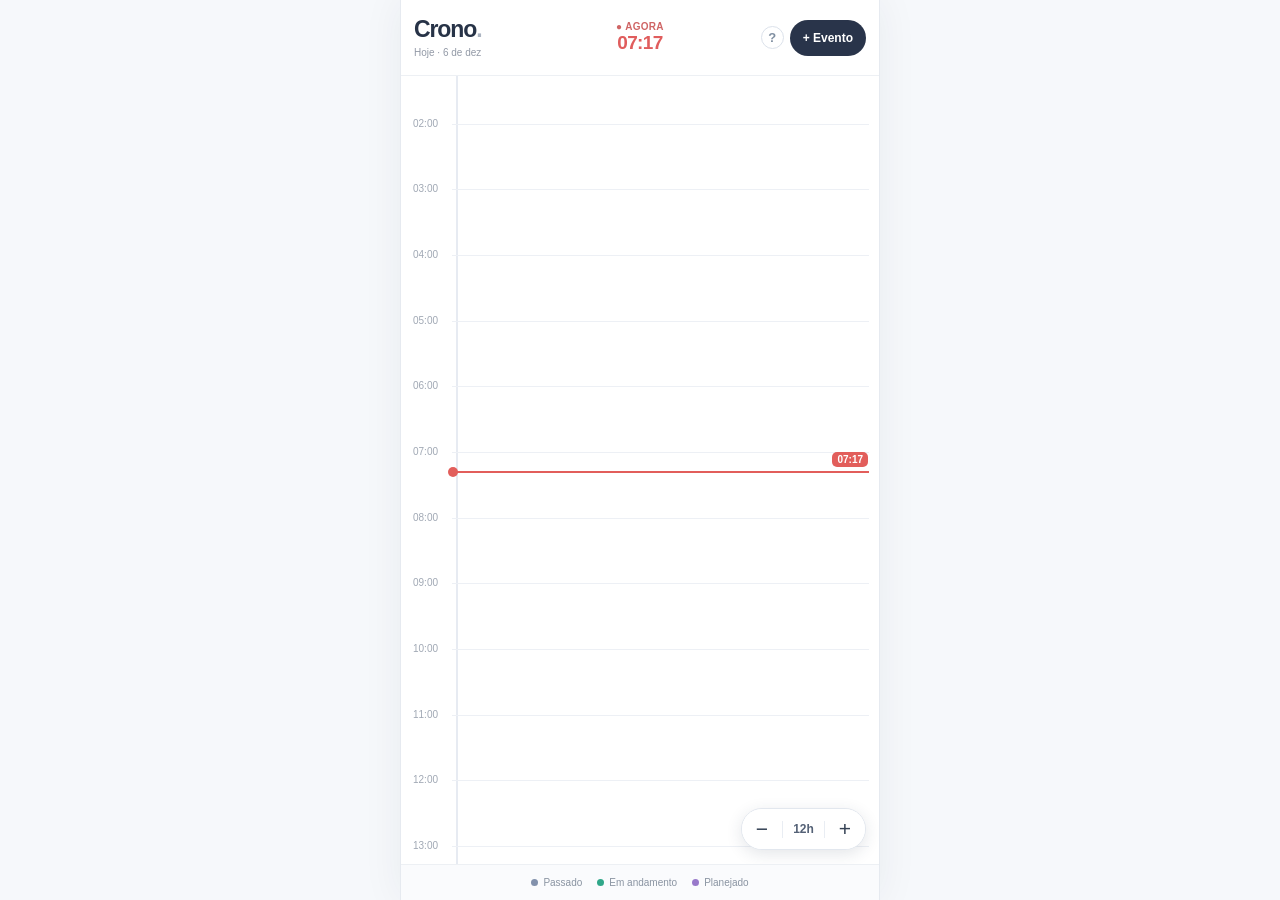
==== index.html @ 1c160271 "Crono v3.3.0: glow calibrado e retracao suave" ====
<!doctype html>
<html lang="pt-BR">
<head>
<meta charset="utf-8">
<meta name="viewport" content="width=device-width, initial-scale=1, viewport-fit=cover">
<meta name="theme-color" content="#ffffff">
<meta name="apple-mobile-web-app-capable" content="yes">
<meta name="apple-mobile-web-app-status-bar-style" content="default">
<meta name="apple-mobile-web-app-title" content="Crono">
<meta name="description" content="Registre e planeje seu dia em uma linha do tempo simples.">
<link rel="manifest" href="./manifest.webmanifest?v=3">
<link rel="icon" href="./icons/favicon-32.png" type="image/png">
<link rel="apple-touch-icon" href="./icons/apple-touch-icon-180.png">
<link rel="stylesheet" href="./styles.css?v=3.3.0">
<title>Crono</title>
<script src="./app.js?v=3.3.0" defer></script>
</head>
<body>
<main id="crono" class="app" aria-label="Crono">
  <header class="header">
    <div class="brand-area">
      <h1 class="brand">Crono<span>.</span></h1>
      <div class="date" id="date">Hoje</div>
    </div>
    <button class="clock" id="nowbtn" aria-label="Voltar ao horário atual">
      <small>● AGORA</small>
      <strong id="clock">--:--</strong>
    </button>
    <div class="right">
      <button class="help-button" id="help" aria-label="Como usar">?</button>
      <button class="add" id="add">+ Evento</button>
    </div>
  </header>
  <section class="timeline-wrap" aria-label="Linha do tempo do dia">
    <div class="view" id="view">
      <div class="canvas" id="canvas">
        <div class="axis" aria-hidden="true"></div>
        <div id="hours" aria-hidden="true"></div>
        <div id="events"></div>
        <div class="now-line" id="nowline" aria-hidden="true"><span id="nowlabel"></span></div>
      </div>
    </div>
    <div class="edge-glow top" id="glow-top" aria-hidden="true"></div>
    <div class="edge-glow bottom" id="glow-bottom" aria-hidden="true"></div>
    <div class="zoom" role="group" aria-label="Zoom temporal">
      <button id="minus" aria-label="Diminuir zoom">−</button>
      <div class="separator"></div>
      <span id="zoomval" aria-live="polite">12h</span>
      <div class="separator"></div>
      <button id="plus" aria-label="Aumentar zoom">+</button>
    </div>
  </section>
  <footer class="legend" aria-label="Legenda de cores">
    <span><i class="past-dot"></i>Passado</span>
    <span><i class="live-dot"></i>Em andamento</span>
    <span><i class="future-dot"></i>Planejado</span>
  </footer>
  <div id="modal"></div>
  <div class="toast" id="toast" role="status" aria-live="polite" hidden></div>
</main>
</body>
</html>
---- styles.css ----
:root{color-scheme:light;font-family:-apple-system,BlinkMacSystemFont,"Segoe UI",sans-serif;background:#f6f8fb;color:#273347;font-synthesis:none}
*{box-sizing:border-box}
html,body{margin:0;min-height:100%;overscroll-behavior:none;overflow:hidden}
button,input,textarea{font:inherit}
button{cursor:pointer;-webkit-tap-highlight-color:transparent;touch-action:manipulation;-webkit-user-select:none;user-select:none;-webkit-touch-callout:none}
button:focus-visible,input:focus-visible,textarea:focus-visible{outline:2px solid #8195b9;outline-offset:2px}
.app{position:relative;display:flex;flex-direction:column;width:100%;max-width:480px;height:100vh;height:100dvh;min-height:420px;margin:0 auto;background:#fff;color:#273347;border-left:1px solid #e6eaf0;border-right:1px solid #e6eaf0;overflow:hidden;font-size:14px}
.header{display:grid;grid-template-columns:minmax(0,1fr) auto minmax(0,1fr);align-items:center;gap:4px;padding:calc(17px + env(safe-area-inset-top)) 13px 17px;border-bottom:1px solid #edf0f4;background:#fff;z-index:2;flex-shrink:0}
.brand{font-weight:780;font-size:23px;letter-spacing:-1.1px;line-height:1.1;margin:0}
.brand span{color:#abb4c1}
.date{font-size:10px;color:#9299a6;margin-top:5px;white-space:nowrap}
.clock{border:0;background:transparent;padding:2px 5px;min-width:82px;display:flex;flex-direction:column;align-items:center}
.clock small{font-size:10px;color:#cf6565;font-weight:650;letter-spacing:.3px}
.clock strong{font-size:19px;color:#e05d5d;font-weight:750;letter-spacing:-.6px;font-variant-numeric:tabular-nums}
.right{display:flex;align-items:center;justify-content:flex-end;gap:6px}
.help-button{background:none;border:1px solid #dce2eb;color:#8190a2;border-radius:50%;height:23px;width:23px;flex-shrink:0;display:flex;justify-content:center;align-items:center;font-size:13px;font-weight:650;padding:0}
.add{background:#29344a;color:#fff;border:0;border-radius:22px;padding:11px 13px;white-space:nowrap;font-size:12px;font-weight:700}
.timeline-wrap{position:relative;flex:1;min-height:0;overflow:hidden;isolation:isolate}
.view{height:100%;overflow-y:auto;overflow-x:hidden;overscroll-behavior:none;touch-action:pinch-zoom;scrollbar-width:thin;background:#fff}
.canvas{position:relative;margin-right:10px;min-height:100%}
.axis{position:absolute;top:0;bottom:0;left:55px;border-left:2px solid #e7ebf2;pointer-events:none}
.hour{position:absolute;left:12px;right:0;height:1px;border-top:1px solid #edf0f5;pointer-events:none}
.hour span{position:absolute;top:-7px;left:0;width:39px;font-size:10px;color:#a0a8b4;background:white;font-variant-numeric:tabular-nums}
.ev{position:absolute;left:68px;right:6px;border-radius:9px;background:var(--bg);border:1px solid var(--border);border-left:4px solid var(--accent);padding:5px 8px;min-height:12px;overflow:visible;user-select:none;-webkit-user-select:none;touch-action:pinch-zoom;cursor:pointer;text-align:center}
.ev.past{--bg:#f0f4f9;--border:#dce4ee;--accent:#8291ac}
.ev.live{--bg:#e9f8f1;--border:#bfe8db;--accent:#30a789}
.ev.future{--bg:#f5effb;--border:#e2d6f3;--accent:#9879ca}
.ev.selected{outline:2px solid var(--accent);outline-offset:1px;z-index:9!important;touch-action:none}
.ev-title{font-size:12px;font-weight:700;line-height:1.35;white-space:nowrap;overflow:hidden;text-overflow:ellipsis;pointer-events:none;text-align:center}
.ev-time{font-size:10.5px;margin-top:3px;color:#778190;font-variant-numeric:tabular-nums;white-space:nowrap;pointer-events:none;text-align:center}
.ev.short{padding:2px 8px}
.ev.short .ev-time{display:none}
.ev.short .ev-title{font-size:10px}
.ev.tiny{padding-top:0;padding-bottom:0}
.ev.tiny .ev-title{font-size:9px;line-height:1}
.handle{position:absolute;left:50%;transform:translateX(-50%);width:66px;height:21px;border-radius:15px;background:#fff;border:1px solid var(--accent);display:flex;align-items:center;justify-content:center;touch-action:none;z-index:11}
.handle:after{content:"";width:23px;height:3px;border-radius:8px;background:var(--accent)}
.handle.top{top:-12px}
.handle.bottom{bottom:-12px}
.now-line{position:absolute;left:52px;right:0;height:2px;background:#e25e5b;pointer-events:none;z-index:7}
.now-line:before{content:"";position:absolute;left:-5px;top:-4px;width:10px;height:10px;border-radius:50%;background:#e25e5b}
.now-line span{position:absolute;right:1px;top:-19px;padding:2px 5px;border-radius:5px;background:#e25e5b;color:white;font-size:10px;font-weight:700;font-variant-numeric:tabular-nums}
.edge-glow{position:absolute;left:50%;width:210%;height:44px;pointer-events:none;z-index:12;opacity:0;transition:none;filter:blur(5px);will-change:transform,opacity;transform:translateX(-50%) scaleY(.35)}
.edge-glow.top{top:-3px;transform-origin:center top;background:radial-gradient(ellipse 76% 94% at 50% 0%,rgba(226,36,0,1) 0%,rgba(226,36,0,.75) 23%,rgba(226,36,0,.3) 48%,transparent 85%)}
.edge-glow.bottom{bottom:-3px;transform-origin:center bottom;background:radial-gradient(ellipse 76% 94% at 50% 100%,rgba(226,36,0,1) 0%,rgba(226,36,0,.75) 23%,rgba(226,36,0,.3) 48%,transparent 85%)}
.zoom{position:absolute;bottom:14px;right:13px;display:flex;align-items:center;background:#fff;border:1px solid #e2e7ee;border-radius:24px;z-index:13;overflow:hidden;box-shadow:0 4px 16px #26365320}
.zoom button{width:40px;height:40px;border:0;background:#fff;color:#344154;font-size:21px}
.zoom button:disabled{opacity:.23}
.zoom span{min-width:41px;text-align:center;font-size:12px;font-weight:750;color:#546176;font-variant-numeric:tabular-nums}
.separator{width:1px;height:17px;background:#e9edf3}
.legend{display:flex;justify-content:center;align-items:center;gap:15px;padding:12px 6px calc(12px + env(safe-area-inset-bottom));background:#fafbfd;border-top:1px solid #edf0f4;color:#8993a1;font-size:10px;flex-shrink:0}
.legend i{display:inline-block;width:7px;height:7px;border-radius:50%;margin-right:5px}
.past-dot{background:#8291ac}.live-dot{background:#30a789}.future-dot{background:#9879ca}
.overlay{position:absolute;inset:0;background:rgba(31,41,59,.46);backdrop-filter:blur(3px);z-index:30;display:flex;align-items:center;justify-content:center;padding:14px}
.dialog{width:100%;max-width:380px;background:#fff;border-radius:19px;padding:21px;max-height:92%;overflow-y:auto;box-shadow:0 16px 42px #19263830;color:#273347}
.dialog h2{font-size:19px;letter-spacing:-.45px;line-height:1.3;margin:0 0 18px;color:#273347}
.dialog h2.center{text-align:center}
.dialog label{display:block;font-size:11px;color:#727d8b;font-weight:650;margin:12px 0 5px}
.dialog input,.dialog textarea{background:#f8f9fc;border:1px solid #e3e8f0;border-radius:10px;padding:11px 12px;color:#273347;width:100%;outline-color:#8499be;font-size:16px}
.dialog textarea{min-height:78px;resize:vertical}
.times{display:grid;grid-template-columns:1fr 1fr;gap:10px}
.modes{display:grid;grid-template-columns:repeat(3,1fr);background:#f0f2f6;border-radius:11px;padding:4px;gap:4px}
.modes button{font-size:11px;line-height:1.25;background:transparent;color:#7c8695;border:0;border-radius:8px;padding:9px 3px}
.modes button.on{background:#fff;color:#2d384c;font-weight:750;box-shadow:0 1px 4px #0000000e}
.buttons{display:flex;gap:9px;margin-top:18px}
.buttons button{border:0;border-radius:23px;font-weight:700;font-size:13px;padding:12px 15px}
.primary{background:#29344a;color:#fff;flex:1.4}
.secondary{background:#f0f2f6;color:#586579;flex:1}
.note{background:#f5f7fa;border-radius:11px;padding:13px;color:#536174;font-size:13px;line-height:1.5;white-space:pre-wrap}
.detailtime{font-size:14px;color:#69778b;margin-bottom:13px;text-align:center}
.help-text,.help-item{color:#445169!important;font-size:13px!important;line-height:1.6!important}
.help-item{margin:0 0 12px}
.help-item strong{color:#273347!important}
.error{color:#c04545;font-size:12px;margin-top:9px;min-height:0}
.toast{position:absolute;left:50%;bottom:58px;transform:translateX(-50%);z-index:40;padding:9px 14px;border-radius:20px;background:#29344a;color:#fff;font-size:12px;white-space:nowrap;max-width:95%}
[hidden]{display:none!important}
@media(max-width:365px){.header{padding-left:9px;padding-right:9px}.brand{font-size:21px}.clock{min-width:65px;padding:2px}.clock strong{font-size:17px}.right{gap:3px}.add{padding:10px 9px}.legend{gap:9px;font-size:9px}}
@media(min-width:481px){.app{box-shadow:0 0 38px #25304710}}
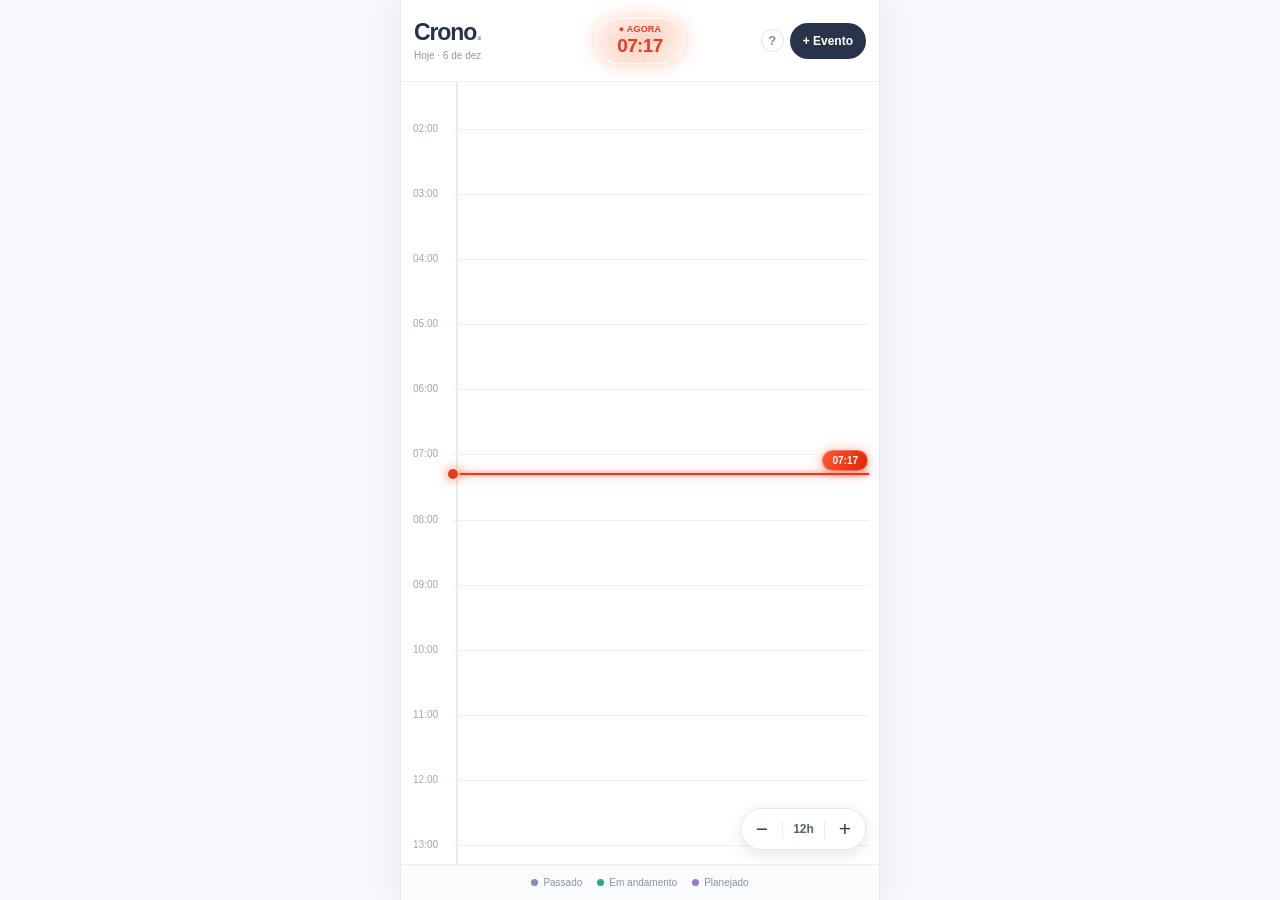
==== commit 2810b370: "Crono v3.4.0: relogio glass e indicador agora luminoso" ====
--- a/index.html
+++ b/index.html
@@ -11,9 +11,9 @@
 <link rel="manifest" href="./manifest.webmanifest?v=3">
 <link rel="icon" href="./icons/favicon-32.png" type="image/png">
 <link rel="apple-touch-icon" href="./icons/apple-touch-icon-180.png">
-<link rel="stylesheet" href="./styles.css?v=3.3.0">
+<link rel="stylesheet" href="./styles.css?v=3.4.0">
 <title>Crono</title>
-<script src="./app.js?v=3.3.0" defer></script>
+<script src="./app.js?v=3.4.0" defer></script>
 </head>
 <body>
 <main id="crono" class="app" aria-label="Crono">
--- a/styles.css
+++ b/styles.css
@@ -9,9 +9,10 @@
 .brand{font-weight:780;font-size:23px;letter-spacing:-1.1px;line-height:1.1;margin:0}
 .brand span{color:#abb4c1}
 .date{font-size:10px;color:#9299a6;margin-top:5px;white-space:nowrap}
-.clock{border:0;background:transparent;padding:2px 5px;min-width:82px;display:flex;flex-direction:column;align-items:center}
-.clock small{font-size:10px;color:#cf6565;font-weight:650;letter-spacing:.3px}
-.clock strong{font-size:19px;color:#e05d5d;font-weight:750;letter-spacing:-.6px;font-variant-numeric:tabular-nums}
+.clock{position:relative;isolation:isolate;border:1px solid rgba(255,255,255,.94);background:linear-gradient(125deg,rgba(255,244,240,.92),rgba(255,223,213,.68) 57%,rgba(255,248,236,.87));padding:6px 10px 7px;min-width:90px;border-radius:999px;display:flex;flex-direction:column;align-items:center;justify-content:center;gap:1px;-webkit-backdrop-filter:blur(14px);backdrop-filter:blur(14px);box-shadow:0 2px 7px rgba(232,74,40,.08),0 0 19px rgba(255,126,76,.18),inset 0 1px 2px rgba(255,255,255,.95)}
+.clock:before{content:"";position:absolute;inset:-7px -9px;border-radius:inherit;z-index:-1;background:radial-gradient(ellipse at center,rgba(255,128,83,.28),rgba(255,166,128,.08) 61%,transparent 78%);filter:blur(10px);pointer-events:none}
+.clock small{font-size:9px;color:#df4129;font-weight:750;letter-spacing:.2px;white-space:nowrap}
+.clock strong{font-size:19px;color:#e33d26;font-weight:780;letter-spacing:-.6px;line-height:1.12;font-variant-numeric:tabular-nums}
 .right{display:flex;align-items:center;justify-content:flex-end;gap:6px}
 .help-button{background:none;border:1px solid #dce2eb;color:#8190a2;border-radius:50%;height:23px;width:23px;flex-shrink:0;display:flex;justify-content:center;align-items:center;font-size:13px;font-weight:650;padding:0}
 .add{background:#29344a;color:#fff;border:0;border-radius:22px;padding:11px 13px;white-space:nowrap;font-size:12px;font-weight:700}
@@ -37,10 +38,10 @@
 .handle:after{content:"";width:23px;height:3px;border-radius:8px;background:var(--accent)}
 .handle.top{top:-12px}
 .handle.bottom{bottom:-12px}
-.now-line{position:absolute;left:52px;right:0;height:2px;background:#e25e5b;pointer-events:none;z-index:7}
-.now-line:before{content:"";position:absolute;left:-5px;top:-4px;width:10px;height:10px;border-radius:50%;background:#e25e5b}
-.now-line span{position:absolute;right:1px;top:-19px;padding:2px 5px;border-radius:5px;background:#e25e5b;color:white;font-size:10px;font-weight:700;font-variant-numeric:tabular-nums}
-.edge-glow{position:absolute;left:50%;width:210%;height:44px;pointer-events:none;z-index:12;opacity:0;transition:none;filter:blur(5px);will-change:transform,opacity;transform:translateX(-50%) scaleY(.35)}
+.now-line{position:absolute;left:52px;right:0;height:2px;background:#eb3a1c;pointer-events:none;z-index:7;box-shadow:0 0 4px rgba(235,58,28,.72),0 0 10px rgba(239,70,28,.37),0 0 17px rgba(255,109,54,.22)}
+.now-line:before{content:"";position:absolute;left:-5px;top:-4px;width:10px;height:10px;border-radius:50%;background:#eb3a1c;box-shadow:0 0 0 2px rgba(255,239,230,.62),0 0 9px rgba(237,61,29,.68),0 0 15px rgba(255,106,57,.4)}
+.now-line span{position:absolute;right:1px;top:-23px;padding:4px 9px;border-radius:999px;background:linear-gradient(120deg,#ff5735,#e22400);color:#fff;font-size:10px;font-weight:750;line-height:1.1;white-space:nowrap;font-variant-numeric:tabular-nums;box-shadow:0 2px 6px rgba(226,36,0,.25),0 0 13px rgba(243,86,38,.32);border:1px solid rgba(255,255,255,.3)}
+.edge-glow{position:absolute;left:50%;width:210%;height:24px;pointer-events:none;z-index:12;opacity:0;transition:none;filter:blur(3px);will-change:transform,opacity;transform:translateX(-50%) scaleY(.25)}
 .edge-glow.top{top:-3px;transform-origin:center top;background:radial-gradient(ellipse 76% 94% at 50% 0%,rgba(226,36,0,1) 0%,rgba(226,36,0,.75) 23%,rgba(226,36,0,.3) 48%,transparent 85%)}
 .edge-glow.bottom{bottom:-3px;transform-origin:center bottom;background:radial-gradient(ellipse 76% 94% at 50% 100%,rgba(226,36,0,1) 0%,rgba(226,36,0,.75) 23%,rgba(226,36,0,.3) 48%,transparent 85%)}
 .zoom{position:absolute;bottom:14px;right:13px;display:flex;align-items:center;background:#fff;border:1px solid #e2e7ee;border-radius:24px;z-index:13;overflow:hidden;box-shadow:0 4px 16px #26365320}
@@ -74,5 +75,5 @@
 .error{color:#c04545;font-size:12px;margin-top:9px;min-height:0}
 .toast{position:absolute;left:50%;bottom:58px;transform:translateX(-50%);z-index:40;padding:9px 14px;border-radius:20px;background:#29344a;color:#fff;font-size:12px;white-space:nowrap;max-width:95%}
 [hidden]{display:none!important}
-@media(max-width:365px){.header{padding-left:9px;padding-right:9px}.brand{font-size:21px}.clock{min-width:65px;padding:2px}.clock strong{font-size:17px}.right{gap:3px}.add{padding:10px 9px}.legend{gap:9px;font-size:9px}}
+@media(max-width:365px){.header{padding-left:9px;padding-right:9px}.brand{font-size:21px}.clock{min-width:76px;padding:6px 7px}.clock strong{font-size:17px}.right{gap:3px}.add{padding:10px 9px}.legend{gap:9px;font-size:9px}}
 @media(min-width:481px){.app{box-shadow:0 0 38px #25304710}}
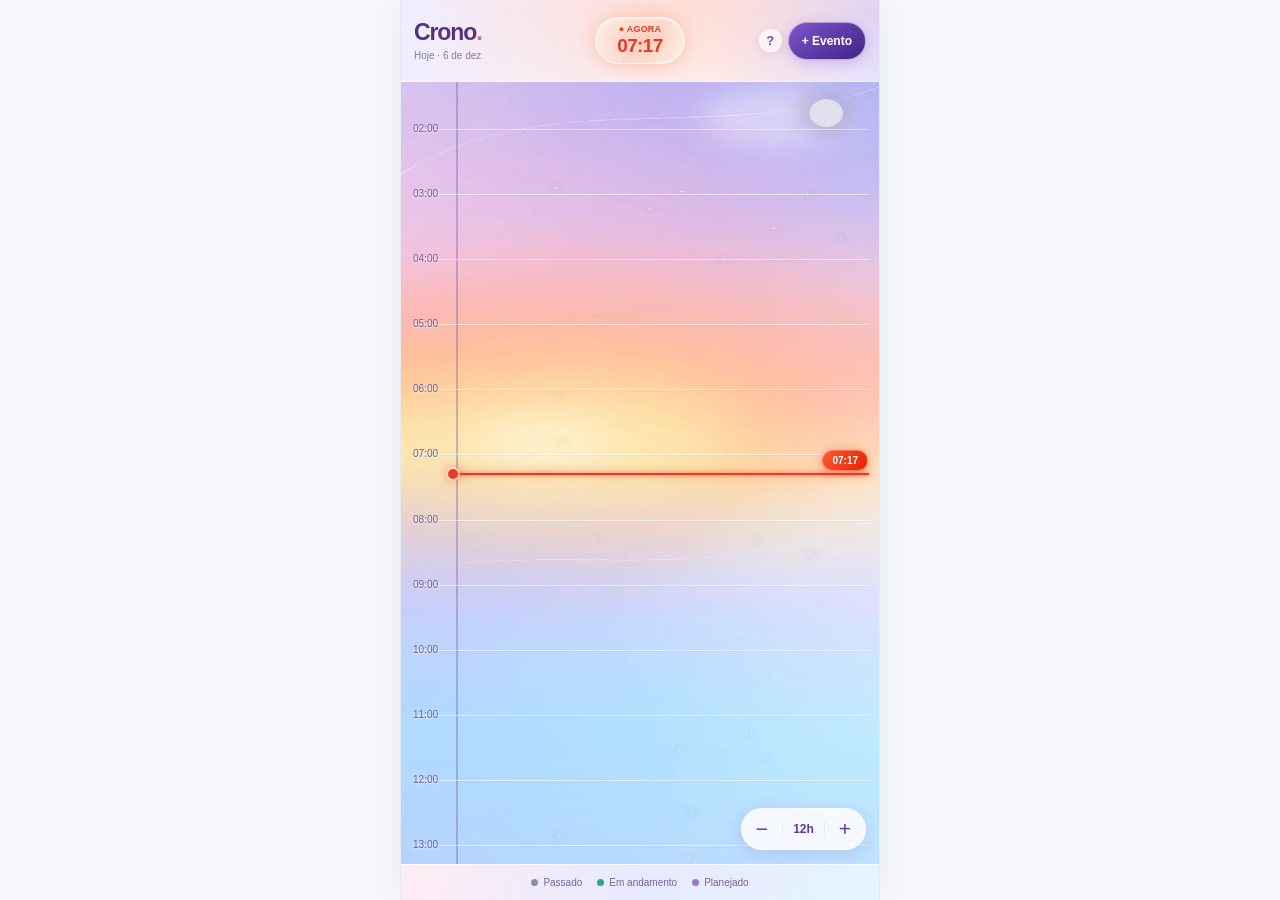
==== commit 326b39dd: "Crono v3.5.0: fundo etereo misto nas 24 horas" ====
--- a/index.html
+++ b/index.html
@@ -11,9 +11,9 @@
 <link rel="manifest" href="./manifest.webmanifest?v=3">
 <link rel="icon" href="./icons/favicon-32.png" type="image/png">
 <link rel="apple-touch-icon" href="./icons/apple-touch-icon-180.png">
-<link rel="stylesheet" href="./styles.css?v=3.4.0">
+<link rel="stylesheet" href="./styles.css?v=3.5.0">
 <title>Crono</title>
-<script src="./app.js?v=3.4.0" defer></script>
+<script src="./app.js?v=3.5.0" defer></script>
 </head>
 <body>
 <main id="crono" class="app" aria-label="Crono">
--- a/styles.css
+++ b/styles.css
@@ -5,27 +5,28 @@
 button{cursor:pointer;-webkit-tap-highlight-color:transparent;touch-action:manipulation;-webkit-user-select:none;user-select:none;-webkit-touch-callout:none}
 button:focus-visible,input:focus-visible,textarea:focus-visible{outline:2px solid #8195b9;outline-offset:2px}
 .app{position:relative;display:flex;flex-direction:column;width:100%;max-width:480px;height:100vh;height:100dvh;min-height:420px;margin:0 auto;background:#fff;color:#273347;border-left:1px solid #e6eaf0;border-right:1px solid #e6eaf0;overflow:hidden;font-size:14px}
-.header{display:grid;grid-template-columns:minmax(0,1fr) auto minmax(0,1fr);align-items:center;gap:4px;padding:calc(17px + env(safe-area-inset-top)) 13px 17px;border-bottom:1px solid #edf0f4;background:#fff;z-index:2;flex-shrink:0}
-.brand{font-weight:780;font-size:23px;letter-spacing:-1.1px;line-height:1.1;margin:0}
-.brand span{color:#abb4c1}
-.date{font-size:10px;color:#9299a6;margin-top:5px;white-space:nowrap}
+.header{display:grid;grid-template-columns:minmax(0,1fr) auto minmax(0,1fr);align-items:center;gap:4px;padding:calc(17px + env(safe-area-inset-top)) 13px 17px;border-bottom:1px solid rgba(255,255,255,.68);background:radial-gradient(ellipse 65% 170% at 57% 10%,rgba(255,205,191,.55),transparent 85%),radial-gradient(ellipse 48% 180% at 100% 18%,rgba(173,159,255,.34),transparent 84%),linear-gradient(110deg,#f1edff 0%,#fff2f0 66%,#f1edff 100%);z-index:2;flex-shrink:0}
+.brand{font-weight:780;font-size:23px;letter-spacing:-1.1px;line-height:1.1;margin:0;color:#543482}
+.brand span{color:#f06343}
+.date{font-size:10px;color:#8878a6;margin-top:5px;white-space:nowrap}
 .clock{position:relative;isolation:isolate;border:1px solid rgba(255,255,255,.94);background:linear-gradient(125deg,rgba(255,244,240,.92),rgba(255,223,213,.68) 57%,rgba(255,248,236,.87));padding:6px 10px 7px;min-width:90px;border-radius:999px;display:flex;flex-direction:column;align-items:center;justify-content:center;gap:1px;-webkit-backdrop-filter:blur(14px);backdrop-filter:blur(14px);box-shadow:0 2px 7px rgba(232,74,40,.08),0 0 19px rgba(255,126,76,.18),inset 0 1px 2px rgba(255,255,255,.95)}
 .clock:before{content:"";position:absolute;inset:-7px -9px;border-radius:inherit;z-index:-1;background:radial-gradient(ellipse at center,rgba(255,128,83,.28),rgba(255,166,128,.08) 61%,transparent 78%);filter:blur(10px);pointer-events:none}
 .clock small{font-size:9px;color:#df4129;font-weight:750;letter-spacing:.2px;white-space:nowrap}
 .clock strong{font-size:19px;color:#e33d26;font-weight:780;letter-spacing:-.6px;line-height:1.12;font-variant-numeric:tabular-nums}
 .right{display:flex;align-items:center;justify-content:flex-end;gap:6px}
-.help-button{background:none;border:1px solid #dce2eb;color:#8190a2;border-radius:50%;height:23px;width:23px;flex-shrink:0;display:flex;justify-content:center;align-items:center;font-size:13px;font-weight:650;padding:0}
-.add{background:#29344a;color:#fff;border:0;border-radius:22px;padding:11px 13px;white-space:nowrap;font-size:12px;font-weight:700}
+.help-button{background:rgba(255,255,255,.66);border:1px solid rgba(255,255,255,.9);color:#7552a6;border-radius:50%;height:23px;width:23px;flex-shrink:0;display:flex;justify-content:center;align-items:center;font-size:13px;font-weight:650;padding:0;box-shadow:0 2px 8px rgba(117,88,180,.13)}
+.add{background:linear-gradient(145deg,#8255c9,#51319c 72%,#3f277b);color:#fff;border:1px solid rgba(255,255,255,.54);border-radius:999px;padding:11px 13px;white-space:nowrap;font-size:12px;font-weight:700;box-shadow:0 3px 13px rgba(114,56,183,.23)}
 .timeline-wrap{position:relative;flex:1;min-height:0;overflow:hidden;isolation:isolate}
-.view{height:100%;overflow-y:auto;overflow-x:hidden;overscroll-behavior:none;touch-action:pinch-zoom;scrollbar-width:thin;background:#fff}
-.canvas{position:relative;margin-right:10px;min-height:100%}
-.axis{position:absolute;top:0;bottom:0;left:55px;border-left:2px solid #e7ebf2;pointer-events:none}
-.hour{position:absolute;left:12px;right:0;height:1px;border-top:1px solid #edf0f5;pointer-events:none}
-.hour span{position:absolute;top:-7px;left:0;width:39px;font-size:10px;color:#a0a8b4;background:white;font-variant-numeric:tabular-nums}
-.ev{position:absolute;left:68px;right:6px;border-radius:9px;background:var(--bg);border:1px solid var(--border);border-left:4px solid var(--accent);padding:5px 8px;min-height:12px;overflow:visible;user-select:none;-webkit-user-select:none;touch-action:pinch-zoom;cursor:pointer;text-align:center}
-.ev.past{--bg:#f0f4f9;--border:#dce4ee;--accent:#8291ac}
-.ev.live{--bg:#e9f8f1;--border:#bfe8db;--accent:#30a789}
-.ev.future{--bg:#f5effb;--border:#e2d6f3;--accent:#9879ca}
+.view{height:100%;overflow-y:auto;overflow-x:hidden;overscroll-behavior:none;touch-action:pinch-zoom;scrollbar-width:none;-ms-overflow-style:none;background:#e8e6fc}
+.view::-webkit-scrollbar{display:none}
+.canvas{position:relative;margin-right:0;min-height:100%;background-image:url('./assets/etero-misto-24h.webp');background-position:center top;background-size:100% 100%;background-repeat:no-repeat}
+.axis{position:absolute;top:0;bottom:0;left:55px;border-left:2px solid rgba(109,88,178,.37);pointer-events:none}
+.hour{position:absolute;left:12px;right:10px;height:1px;border-top:1px solid rgba(255,255,255,.59);pointer-events:none;box-shadow:0 1px 0 rgba(105,85,171,.055)}
+.hour span{position:absolute;top:-7px;left:0;width:39px;font-size:10px;color:#6e5c9d;background:transparent;font-variant-numeric:tabular-nums;text-shadow:0 1px 2px rgba(255,255,255,.76)}
+.ev{position:absolute;left:68px;right:16px;border-radius:13px;background:var(--bg);border:1px solid var(--border);border-left:4px solid var(--accent);padding:5px 8px;min-height:12px;overflow:visible;user-select:none;-webkit-user-select:none;touch-action:pinch-zoom;cursor:pointer;text-align:center;box-shadow:0 3px 14px rgba(104,73,155,.12),inset 0 1px 0 rgba(255,255,255,.70);-webkit-backdrop-filter:blur(7px);backdrop-filter:blur(7px)}
+.ev.past{--bg:rgba(244,247,255,.78);--border:rgba(255,255,255,.84);--accent:#8291ac}
+.ev.live{--bg:rgba(230,252,243,.84);--border:rgba(255,255,255,.88);--accent:#30a789}
+.ev.future{--bg:rgba(251,239,255,.78);--border:rgba(255,255,255,.83);--accent:#9879ca}
 .ev.selected{outline:2px solid var(--accent);outline-offset:1px;z-index:9!important;touch-action:none}
 .ev-title{font-size:12px;font-weight:700;line-height:1.35;white-space:nowrap;overflow:hidden;text-overflow:ellipsis;pointer-events:none;text-align:center}
 .ev-time{font-size:10.5px;margin-top:3px;color:#778190;font-variant-numeric:tabular-nums;white-space:nowrap;pointer-events:none;text-align:center}
@@ -38,18 +39,18 @@
 .handle:after{content:"";width:23px;height:3px;border-radius:8px;background:var(--accent)}
 .handle.top{top:-12px}
 .handle.bottom{bottom:-12px}
-.now-line{position:absolute;left:52px;right:0;height:2px;background:#eb3a1c;pointer-events:none;z-index:7;box-shadow:0 0 4px rgba(235,58,28,.72),0 0 10px rgba(239,70,28,.37),0 0 17px rgba(255,109,54,.22)}
+.now-line{position:absolute;left:52px;right:10px;height:2px;background:#eb3a1c;pointer-events:none;z-index:7;box-shadow:0 0 4px rgba(235,58,28,.72),0 0 10px rgba(239,70,28,.37),0 0 17px rgba(255,109,54,.22)}
 .now-line:before{content:"";position:absolute;left:-5px;top:-4px;width:10px;height:10px;border-radius:50%;background:#eb3a1c;box-shadow:0 0 0 2px rgba(255,239,230,.62),0 0 9px rgba(237,61,29,.68),0 0 15px rgba(255,106,57,.4)}
 .now-line span{position:absolute;right:1px;top:-23px;padding:4px 9px;border-radius:999px;background:linear-gradient(120deg,#ff5735,#e22400);color:#fff;font-size:10px;font-weight:750;line-height:1.1;white-space:nowrap;font-variant-numeric:tabular-nums;box-shadow:0 2px 6px rgba(226,36,0,.25),0 0 13px rgba(243,86,38,.32);border:1px solid rgba(255,255,255,.3)}
 .edge-glow{position:absolute;left:50%;width:210%;height:24px;pointer-events:none;z-index:12;opacity:0;transition:none;filter:blur(3px);will-change:transform,opacity;transform:translateX(-50%) scaleY(.25)}
 .edge-glow.top{top:-3px;transform-origin:center top;background:radial-gradient(ellipse 76% 94% at 50% 0%,rgba(226,36,0,1) 0%,rgba(226,36,0,.75) 23%,rgba(226,36,0,.3) 48%,transparent 85%)}
 .edge-glow.bottom{bottom:-3px;transform-origin:center bottom;background:radial-gradient(ellipse 76% 94% at 50% 100%,rgba(226,36,0,1) 0%,rgba(226,36,0,.75) 23%,rgba(226,36,0,.3) 48%,transparent 85%)}
-.zoom{position:absolute;bottom:14px;right:13px;display:flex;align-items:center;background:#fff;border:1px solid #e2e7ee;border-radius:24px;z-index:13;overflow:hidden;box-shadow:0 4px 16px #26365320}
-.zoom button{width:40px;height:40px;border:0;background:#fff;color:#344154;font-size:21px}
+.zoom{position:absolute;bottom:14px;right:13px;display:flex;align-items:center;background:rgba(255,252,255,.86);border:1px solid rgba(255,255,255,.95);border-radius:999px;z-index:13;overflow:hidden;box-shadow:0 4px 18px rgba(113,80,179,.17);-webkit-backdrop-filter:blur(12px);backdrop-filter:blur(12px)}
+.zoom button{width:40px;height:40px;border:0;background:transparent;color:#633a9c;font-size:21px}
 .zoom button:disabled{opacity:.23}
-.zoom span{min-width:41px;text-align:center;font-size:12px;font-weight:750;color:#546176;font-variant-numeric:tabular-nums}
+.zoom span{min-width:41px;text-align:center;font-size:12px;font-weight:750;color:#633a9c;font-variant-numeric:tabular-nums}
 .separator{width:1px;height:17px;background:#e9edf3}
-.legend{display:flex;justify-content:center;align-items:center;gap:15px;padding:12px 6px calc(12px + env(safe-area-inset-bottom));background:#fafbfd;border-top:1px solid #edf0f4;color:#8993a1;font-size:10px;flex-shrink:0}
+.legend{display:flex;justify-content:center;align-items:center;gap:15px;padding:12px 6px calc(12px + env(safe-area-inset-bottom));background:linear-gradient(100deg,rgba(255,235,243,.92),rgba(230,232,255,.94),rgba(226,244,255,.90));border-top:1px solid rgba(255,255,255,.82);color:#756493;font-size:10px;flex-shrink:0}
 .legend i{display:inline-block;width:7px;height:7px;border-radius:50%;margin-right:5px}
 .past-dot{background:#8291ac}.live-dot{background:#30a789}.future-dot{background:#9879ca}
 .overlay{position:absolute;inset:0;background:rgba(31,41,59,.46);backdrop-filter:blur(3px);z-index:30;display:flex;align-items:center;justify-content:center;padding:14px}
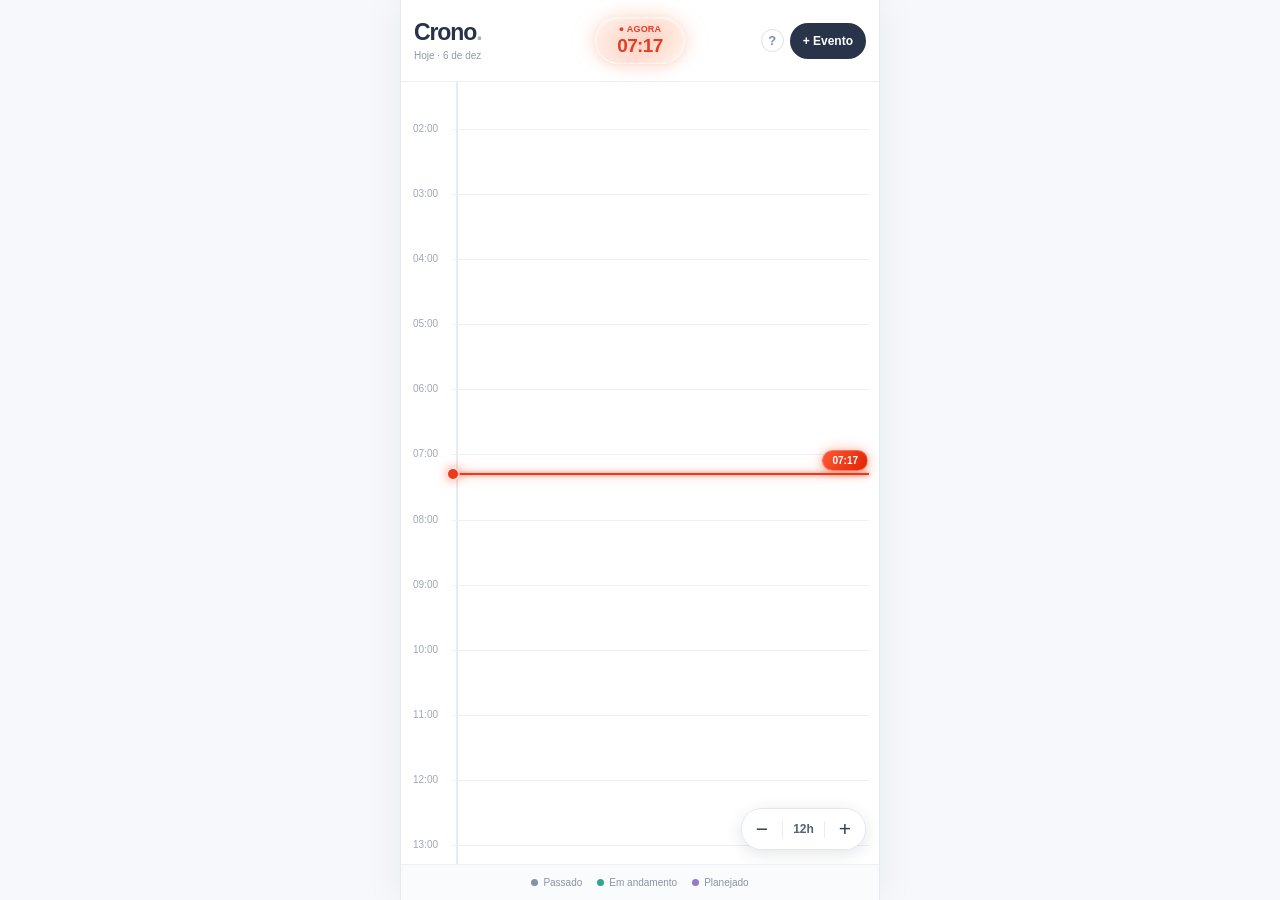
==== commit 2f22f799: "Crono v3.5.1: restaura fundo branco da v3.4.0" ====
--- a/index.html
+++ b/index.html
@@ -11,9 +11,9 @@
 <link rel="manifest" href="./manifest.webmanifest?v=3">
 <link rel="icon" href="./icons/favicon-32.png" type="image/png">
 <link rel="apple-touch-icon" href="./icons/apple-touch-icon-180.png">
-<link rel="stylesheet" href="./styles.css?v=3.5.0">
+<link rel="stylesheet" href="./styles.css?v=3.5.1">
 <title>Crono</title>
-<script src="./app.js?v=3.5.0" defer></script>
+<script src="./app.js?v=3.5.1" defer></script>
 </head>
 <body>
 <main id="crono" class="app" aria-label="Crono">
--- a/styles.css
+++ b/styles.css
@@ -5,28 +5,27 @@
 button{cursor:pointer;-webkit-tap-highlight-color:transparent;touch-action:manipulation;-webkit-user-select:none;user-select:none;-webkit-touch-callout:none}
 button:focus-visible,input:focus-visible,textarea:focus-visible{outline:2px solid #8195b9;outline-offset:2px}
 .app{position:relative;display:flex;flex-direction:column;width:100%;max-width:480px;height:100vh;height:100dvh;min-height:420px;margin:0 auto;background:#fff;color:#273347;border-left:1px solid #e6eaf0;border-right:1px solid #e6eaf0;overflow:hidden;font-size:14px}
-.header{display:grid;grid-template-columns:minmax(0,1fr) auto minmax(0,1fr);align-items:center;gap:4px;padding:calc(17px + env(safe-area-inset-top)) 13px 17px;border-bottom:1px solid rgba(255,255,255,.68);background:radial-gradient(ellipse 65% 170% at 57% 10%,rgba(255,205,191,.55),transparent 85%),radial-gradient(ellipse 48% 180% at 100% 18%,rgba(173,159,255,.34),transparent 84%),linear-gradient(110deg,#f1edff 0%,#fff2f0 66%,#f1edff 100%);z-index:2;flex-shrink:0}
-.brand{font-weight:780;font-size:23px;letter-spacing:-1.1px;line-height:1.1;margin:0;color:#543482}
-.brand span{color:#f06343}
-.date{font-size:10px;color:#8878a6;margin-top:5px;white-space:nowrap}
+.header{display:grid;grid-template-columns:minmax(0,1fr) auto minmax(0,1fr);align-items:center;gap:4px;padding:calc(17px + env(safe-area-inset-top)) 13px 17px;border-bottom:1px solid #edf0f4;background:#fff;z-index:2;flex-shrink:0}
+.brand{font-weight:780;font-size:23px;letter-spacing:-1.1px;line-height:1.1;margin:0}
+.brand span{color:#abb4c1}
+.date{font-size:10px;color:#9299a6;margin-top:5px;white-space:nowrap}
 .clock{position:relative;isolation:isolate;border:1px solid rgba(255,255,255,.94);background:linear-gradient(125deg,rgba(255,244,240,.92),rgba(255,223,213,.68) 57%,rgba(255,248,236,.87));padding:6px 10px 7px;min-width:90px;border-radius:999px;display:flex;flex-direction:column;align-items:center;justify-content:center;gap:1px;-webkit-backdrop-filter:blur(14px);backdrop-filter:blur(14px);box-shadow:0 2px 7px rgba(232,74,40,.08),0 0 19px rgba(255,126,76,.18),inset 0 1px 2px rgba(255,255,255,.95)}
 .clock:before{content:"";position:absolute;inset:-7px -9px;border-radius:inherit;z-index:-1;background:radial-gradient(ellipse at center,rgba(255,128,83,.28),rgba(255,166,128,.08) 61%,transparent 78%);filter:blur(10px);pointer-events:none}
 .clock small{font-size:9px;color:#df4129;font-weight:750;letter-spacing:.2px;white-space:nowrap}
 .clock strong{font-size:19px;color:#e33d26;font-weight:780;letter-spacing:-.6px;line-height:1.12;font-variant-numeric:tabular-nums}
 .right{display:flex;align-items:center;justify-content:flex-end;gap:6px}
-.help-button{background:rgba(255,255,255,.66);border:1px solid rgba(255,255,255,.9);color:#7552a6;border-radius:50%;height:23px;width:23px;flex-shrink:0;display:flex;justify-content:center;align-items:center;font-size:13px;font-weight:650;padding:0;box-shadow:0 2px 8px rgba(117,88,180,.13)}
-.add{background:linear-gradient(145deg,#8255c9,#51319c 72%,#3f277b);color:#fff;border:1px solid rgba(255,255,255,.54);border-radius:999px;padding:11px 13px;white-space:nowrap;font-size:12px;font-weight:700;box-shadow:0 3px 13px rgba(114,56,183,.23)}
+.help-button{background:none;border:1px solid #dce2eb;color:#8190a2;border-radius:50%;height:23px;width:23px;flex-shrink:0;display:flex;justify-content:center;align-items:center;font-size:13px;font-weight:650;padding:0}
+.add{background:#29344a;color:#fff;border:0;border-radius:22px;padding:11px 13px;white-space:nowrap;font-size:12px;font-weight:700}
 .timeline-wrap{position:relative;flex:1;min-height:0;overflow:hidden;isolation:isolate}
-.view{height:100%;overflow-y:auto;overflow-x:hidden;overscroll-behavior:none;touch-action:pinch-zoom;scrollbar-width:none;-ms-overflow-style:none;background:#e8e6fc}
-.view::-webkit-scrollbar{display:none}
-.canvas{position:relative;margin-right:0;min-height:100%;background-image:url('./assets/etero-misto-24h.webp');background-position:center top;background-size:100% 100%;background-repeat:no-repeat}
-.axis{position:absolute;top:0;bottom:0;left:55px;border-left:2px solid rgba(109,88,178,.37);pointer-events:none}
-.hour{position:absolute;left:12px;right:10px;height:1px;border-top:1px solid rgba(255,255,255,.59);pointer-events:none;box-shadow:0 1px 0 rgba(105,85,171,.055)}
-.hour span{position:absolute;top:-7px;left:0;width:39px;font-size:10px;color:#6e5c9d;background:transparent;font-variant-numeric:tabular-nums;text-shadow:0 1px 2px rgba(255,255,255,.76)}
-.ev{position:absolute;left:68px;right:16px;border-radius:13px;background:var(--bg);border:1px solid var(--border);border-left:4px solid var(--accent);padding:5px 8px;min-height:12px;overflow:visible;user-select:none;-webkit-user-select:none;touch-action:pinch-zoom;cursor:pointer;text-align:center;box-shadow:0 3px 14px rgba(104,73,155,.12),inset 0 1px 0 rgba(255,255,255,.70);-webkit-backdrop-filter:blur(7px);backdrop-filter:blur(7px)}
-.ev.past{--bg:rgba(244,247,255,.78);--border:rgba(255,255,255,.84);--accent:#8291ac}
-.ev.live{--bg:rgba(230,252,243,.84);--border:rgba(255,255,255,.88);--accent:#30a789}
-.ev.future{--bg:rgba(251,239,255,.78);--border:rgba(255,255,255,.83);--accent:#9879ca}
+.view{height:100%;overflow-y:auto;overflow-x:hidden;overscroll-behavior:none;touch-action:pinch-zoom;scrollbar-width:thin;background:#fff}
+.canvas{position:relative;margin-right:10px;min-height:100%}
+.axis{position:absolute;top:0;bottom:0;left:55px;border-left:2px solid #e7ebf2;pointer-events:none}
+.hour{position:absolute;left:12px;right:0;height:1px;border-top:1px solid #edf0f5;pointer-events:none}
+.hour span{position:absolute;top:-7px;left:0;width:39px;font-size:10px;color:#a0a8b4;background:white;font-variant-numeric:tabular-nums}
+.ev{position:absolute;left:68px;right:6px;border-radius:9px;background:var(--bg);border:1px solid var(--border);border-left:4px solid var(--accent);padding:5px 8px;min-height:12px;overflow:visible;user-select:none;-webkit-user-select:none;touch-action:pinch-zoom;cursor:pointer;text-align:center}
+.ev.past{--bg:#f0f4f9;--border:#dce4ee;--accent:#8291ac}
+.ev.live{--bg:#e9f8f1;--border:#bfe8db;--accent:#30a789}
+.ev.future{--bg:#f5effb;--border:#e2d6f3;--accent:#9879ca}
 .ev.selected{outline:2px solid var(--accent);outline-offset:1px;z-index:9!important;touch-action:none}
 .ev-title{font-size:12px;font-weight:700;line-height:1.35;white-space:nowrap;overflow:hidden;text-overflow:ellipsis;pointer-events:none;text-align:center}
 .ev-time{font-size:10.5px;margin-top:3px;color:#778190;font-variant-numeric:tabular-nums;white-space:nowrap;pointer-events:none;text-align:center}
@@ -39,18 +38,18 @@
 .handle:after{content:"";width:23px;height:3px;border-radius:8px;background:var(--accent)}
 .handle.top{top:-12px}
 .handle.bottom{bottom:-12px}
-.now-line{position:absolute;left:52px;right:10px;height:2px;background:#eb3a1c;pointer-events:none;z-index:7;box-shadow:0 0 4px rgba(235,58,28,.72),0 0 10px rgba(239,70,28,.37),0 0 17px rgba(255,109,54,.22)}
+.now-line{position:absolute;left:52px;right:0;height:2px;background:#eb3a1c;pointer-events:none;z-index:7;box-shadow:0 0 4px rgba(235,58,28,.72),0 0 10px rgba(239,70,28,.37),0 0 17px rgba(255,109,54,.22)}
 .now-line:before{content:"";position:absolute;left:-5px;top:-4px;width:10px;height:10px;border-radius:50%;background:#eb3a1c;box-shadow:0 0 0 2px rgba(255,239,230,.62),0 0 9px rgba(237,61,29,.68),0 0 15px rgba(255,106,57,.4)}
 .now-line span{position:absolute;right:1px;top:-23px;padding:4px 9px;border-radius:999px;background:linear-gradient(120deg,#ff5735,#e22400);color:#fff;font-size:10px;font-weight:750;line-height:1.1;white-space:nowrap;font-variant-numeric:tabular-nums;box-shadow:0 2px 6px rgba(226,36,0,.25),0 0 13px rgba(243,86,38,.32);border:1px solid rgba(255,255,255,.3)}
 .edge-glow{position:absolute;left:50%;width:210%;height:24px;pointer-events:none;z-index:12;opacity:0;transition:none;filter:blur(3px);will-change:transform,opacity;transform:translateX(-50%) scaleY(.25)}
 .edge-glow.top{top:-3px;transform-origin:center top;background:radial-gradient(ellipse 76% 94% at 50% 0%,rgba(226,36,0,1) 0%,rgba(226,36,0,.75) 23%,rgba(226,36,0,.3) 48%,transparent 85%)}
 .edge-glow.bottom{bottom:-3px;transform-origin:center bottom;background:radial-gradient(ellipse 76% 94% at 50% 100%,rgba(226,36,0,1) 0%,rgba(226,36,0,.75) 23%,rgba(226,36,0,.3) 48%,transparent 85%)}
-.zoom{position:absolute;bottom:14px;right:13px;display:flex;align-items:center;background:rgba(255,252,255,.86);border:1px solid rgba(255,255,255,.95);border-radius:999px;z-index:13;overflow:hidden;box-shadow:0 4px 18px rgba(113,80,179,.17);-webkit-backdrop-filter:blur(12px);backdrop-filter:blur(12px)}
-.zoom button{width:40px;height:40px;border:0;background:transparent;color:#633a9c;font-size:21px}
+.zoom{position:absolute;bottom:14px;right:13px;display:flex;align-items:center;background:#fff;border:1px solid #e2e7ee;border-radius:24px;z-index:13;overflow:hidden;box-shadow:0 4px 16px #26365320}
+.zoom button{width:40px;height:40px;border:0;background:#fff;color:#344154;font-size:21px}
 .zoom button:disabled{opacity:.23}
-.zoom span{min-width:41px;text-align:center;font-size:12px;font-weight:750;color:#633a9c;font-variant-numeric:tabular-nums}
+.zoom span{min-width:41px;text-align:center;font-size:12px;font-weight:750;color:#546176;font-variant-numeric:tabular-nums}
 .separator{width:1px;height:17px;background:#e9edf3}
-.legend{display:flex;justify-content:center;align-items:center;gap:15px;padding:12px 6px calc(12px + env(safe-area-inset-bottom));background:linear-gradient(100deg,rgba(255,235,243,.92),rgba(230,232,255,.94),rgba(226,244,255,.90));border-top:1px solid rgba(255,255,255,.82);color:#756493;font-size:10px;flex-shrink:0}
+.legend{display:flex;justify-content:center;align-items:center;gap:15px;padding:12px 6px calc(12px + env(safe-area-inset-bottom));background:#fafbfd;border-top:1px solid #edf0f4;color:#8993a1;font-size:10px;flex-shrink:0}
 .legend i{display:inline-block;width:7px;height:7px;border-radius:50%;margin-right:5px}
 .past-dot{background:#8291ac}.live-dot{background:#30a789}.future-dot{background:#9879ca}
 .overlay{position:absolute;inset:0;background:rgba(31,41,59,.46);backdrop-filter:blur(3px);z-index:30;display:flex;align-items:center;justify-content:center;padding:14px}
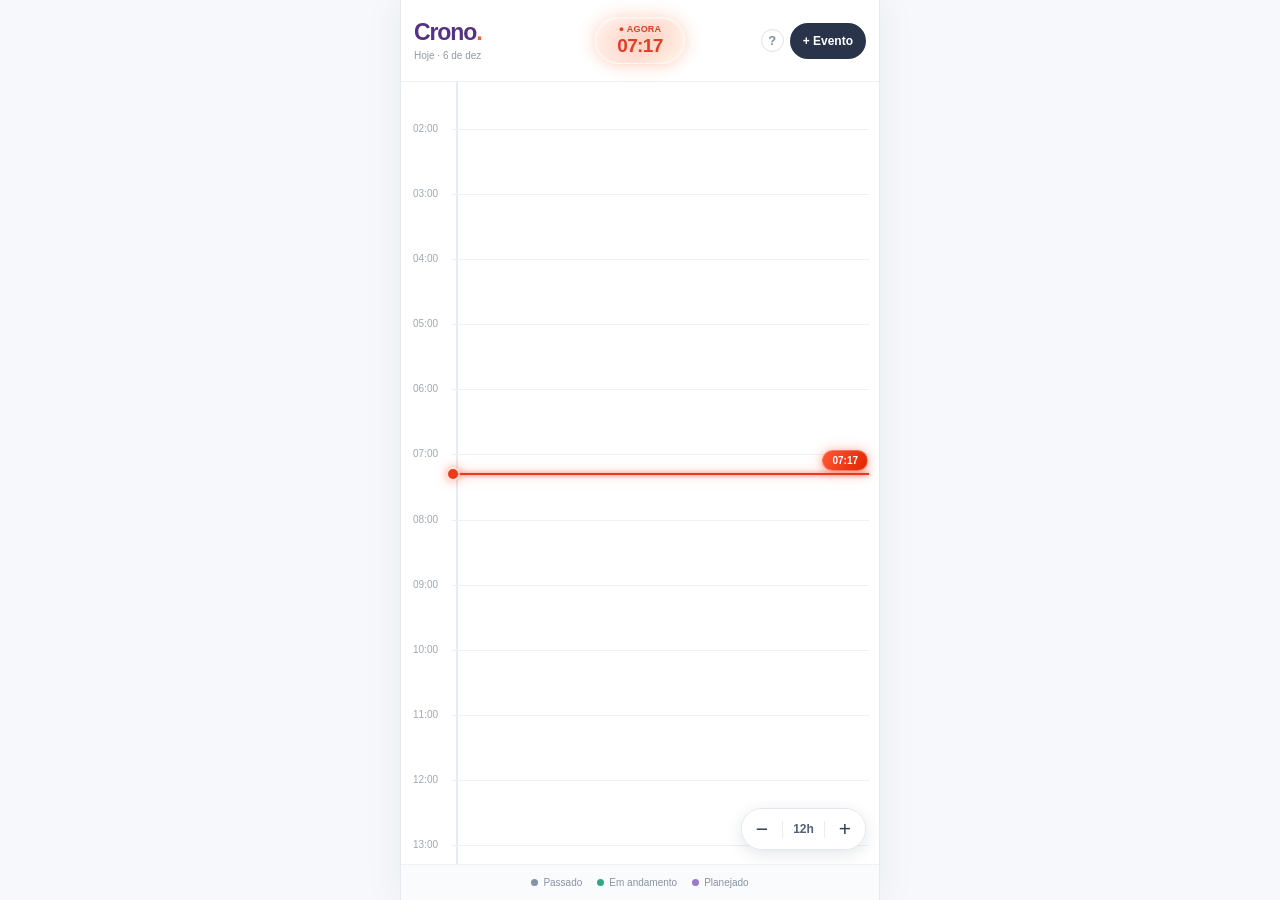
==== commit 5b0076e3: "Crono v3.5.2: restaura roxo e coral no logotipo" ====
--- a/index.html
+++ b/index.html
@@ -11,9 +11,9 @@
 <link rel="manifest" href="./manifest.webmanifest?v=3">
 <link rel="icon" href="./icons/favicon-32.png" type="image/png">
 <link rel="apple-touch-icon" href="./icons/apple-touch-icon-180.png">
-<link rel="stylesheet" href="./styles.css?v=3.5.1">
+<link rel="stylesheet" href="./styles.css?v=3.5.2">
 <title>Crono</title>
-<script src="./app.js?v=3.5.1" defer></script>
+<script src="./app.js?v=3.5.2" defer></script>
 </head>
 <body>
 <main id="crono" class="app" aria-label="Crono">
--- a/styles.css
+++ b/styles.css
@@ -6,8 +6,8 @@
 button:focus-visible,input:focus-visible,textarea:focus-visible{outline:2px solid #8195b9;outline-offset:2px}
 .app{position:relative;display:flex;flex-direction:column;width:100%;max-width:480px;height:100vh;height:100dvh;min-height:420px;margin:0 auto;background:#fff;color:#273347;border-left:1px solid #e6eaf0;border-right:1px solid #e6eaf0;overflow:hidden;font-size:14px}
 .header{display:grid;grid-template-columns:minmax(0,1fr) auto minmax(0,1fr);align-items:center;gap:4px;padding:calc(17px + env(safe-area-inset-top)) 13px 17px;border-bottom:1px solid #edf0f4;background:#fff;z-index:2;flex-shrink:0}
-.brand{font-weight:780;font-size:23px;letter-spacing:-1.1px;line-height:1.1;margin:0}
-.brand span{color:#abb4c1}
+.brand{font-weight:780;font-size:23px;letter-spacing:-1.1px;line-height:1.1;margin:0;color:#543482}
+.brand span{color:#f06343}
 .date{font-size:10px;color:#9299a6;margin-top:5px;white-space:nowrap}
 .clock{position:relative;isolation:isolate;border:1px solid rgba(255,255,255,.94);background:linear-gradient(125deg,rgba(255,244,240,.92),rgba(255,223,213,.68) 57%,rgba(255,248,236,.87));padding:6px 10px 7px;min-width:90px;border-radius:999px;display:flex;flex-direction:column;align-items:center;justify-content:center;gap:1px;-webkit-backdrop-filter:blur(14px);backdrop-filter:blur(14px);box-shadow:0 2px 7px rgba(232,74,40,.08),0 0 19px rgba(255,126,76,.18),inset 0 1px 2px rgba(255,255,255,.95)}
 .clock:before{content:"";position:absolute;inset:-7px -9px;border-radius:inherit;z-index:-1;background:radial-gradient(ellipse at center,rgba(255,128,83,.28),rgba(255,166,128,.08) 61%,transparent 78%);filter:blur(10px);pointer-events:none}
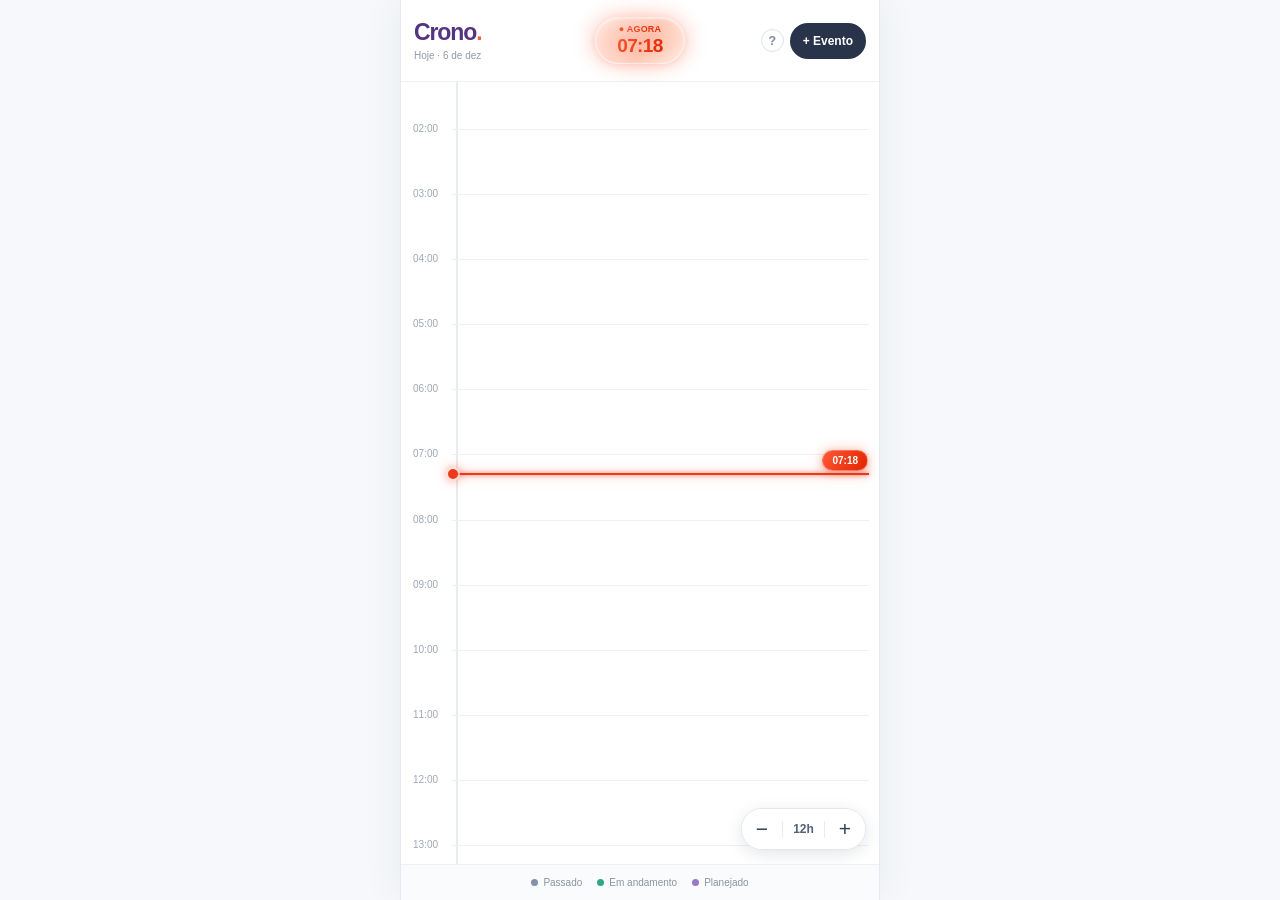
==== commit 354bde77: "Crono v3.5.3: sincroniza laranja do relogio e aumenta glow em 15%" ====
--- a/index.html
+++ b/index.html
@@ -11,9 +11,9 @@
 <link rel="manifest" href="./manifest.webmanifest?v=3">
 <link rel="icon" href="./icons/favicon-32.png" type="image/png">
 <link rel="apple-touch-icon" href="./icons/apple-touch-icon-180.png">
-<link rel="stylesheet" href="./styles.css?v=3.5.2">
+<link rel="stylesheet" href="./styles.css?v=3.5.3">
 <title>Crono</title>
-<script src="./app.js?v=3.5.2" defer></script>
+<script src="./app.js?v=3.5.3" defer></script>
 </head>
 <body>
 <main id="crono" class="app" aria-label="Crono">
--- a/styles.css
+++ b/styles.css
@@ -1,4 +1,4 @@
-:root{color-scheme:light;font-family:-apple-system,BlinkMacSystemFont,"Segoe UI",sans-serif;background:#f6f8fb;color:#273347;font-synthesis:none}
+:root{color-scheme:light;font-family:-apple-system,BlinkMacSystemFont,"Segoe UI",sans-serif;background:#f6f8fb;color:#273347;font-synthesis:none;--now-capsule-gradient:linear-gradient(120deg,#ff5735,#e22400)}
 *{box-sizing:border-box}
 html,body{margin:0;min-height:100%;overscroll-behavior:none;overflow:hidden}
 button,input,textarea{font:inherit}
@@ -9,10 +9,10 @@
 .brand{font-weight:780;font-size:23px;letter-spacing:-1.1px;line-height:1.1;margin:0;color:#543482}
 .brand span{color:#f06343}
 .date{font-size:10px;color:#9299a6;margin-top:5px;white-space:nowrap}
-.clock{position:relative;isolation:isolate;border:1px solid rgba(255,255,255,.94);background:linear-gradient(125deg,rgba(255,244,240,.92),rgba(255,223,213,.68) 57%,rgba(255,248,236,.87));padding:6px 10px 7px;min-width:90px;border-radius:999px;display:flex;flex-direction:column;align-items:center;justify-content:center;gap:1px;-webkit-backdrop-filter:blur(14px);backdrop-filter:blur(14px);box-shadow:0 2px 7px rgba(232,74,40,.08),0 0 19px rgba(255,126,76,.18),inset 0 1px 2px rgba(255,255,255,.95)}
-.clock:before{content:"";position:absolute;inset:-7px -9px;border-radius:inherit;z-index:-1;background:radial-gradient(ellipse at center,rgba(255,128,83,.28),rgba(255,166,128,.08) 61%,transparent 78%);filter:blur(10px);pointer-events:none}
-.clock small{font-size:9px;color:#df4129;font-weight:750;letter-spacing:.2px;white-space:nowrap}
-.clock strong{font-size:19px;color:#e33d26;font-weight:780;letter-spacing:-.6px;line-height:1.12;font-variant-numeric:tabular-nums}
+.clock{position:relative;isolation:isolate;border:1px solid rgba(255,255,255,.94);background:linear-gradient(125deg,rgba(255,243,237,.92),rgba(255,210,190,.72) 57%,rgba(255,248,236,.87));padding:6px 10px 7px;min-width:90px;border-radius:999px;display:flex;flex-direction:column;align-items:center;justify-content:center;gap:1px;-webkit-backdrop-filter:blur(14px);backdrop-filter:blur(14px);box-shadow:0 2px 7px rgba(232,74,40,.092),0 0 19px rgba(255,87,53,.207),inset 0 1px 2px rgba(255,255,255,.95)}
+.clock:before{content:"";position:absolute;inset:-7px -9px;border-radius:inherit;z-index:-1;background:radial-gradient(ellipse at center,rgba(255,87,53,.322),rgba(226,36,0,.092) 61%,transparent 78%);filter:blur(10px) saturate(1.15);pointer-events:none}
+.clock small{font-size:9px;color:#e22400;background:var(--now-capsule-gradient);-webkit-background-clip:text;background-clip:text;-webkit-text-fill-color:transparent;font-weight:750;letter-spacing:.2px;white-space:nowrap}
+.clock strong{font-size:19px;color:#e22400;background:var(--now-capsule-gradient);-webkit-background-clip:text;background-clip:text;-webkit-text-fill-color:transparent;font-weight:780;letter-spacing:-.6px;line-height:1.12;font-variant-numeric:tabular-nums}
 .right{display:flex;align-items:center;justify-content:flex-end;gap:6px}
 .help-button{background:none;border:1px solid #dce2eb;color:#8190a2;border-radius:50%;height:23px;width:23px;flex-shrink:0;display:flex;justify-content:center;align-items:center;font-size:13px;font-weight:650;padding:0}
 .add{background:#29344a;color:#fff;border:0;border-radius:22px;padding:11px 13px;white-space:nowrap;font-size:12px;font-weight:700}
@@ -40,7 +40,7 @@
 .handle.bottom{bottom:-12px}
 .now-line{position:absolute;left:52px;right:0;height:2px;background:#eb3a1c;pointer-events:none;z-index:7;box-shadow:0 0 4px rgba(235,58,28,.72),0 0 10px rgba(239,70,28,.37),0 0 17px rgba(255,109,54,.22)}
 .now-line:before{content:"";position:absolute;left:-5px;top:-4px;width:10px;height:10px;border-radius:50%;background:#eb3a1c;box-shadow:0 0 0 2px rgba(255,239,230,.62),0 0 9px rgba(237,61,29,.68),0 0 15px rgba(255,106,57,.4)}
-.now-line span{position:absolute;right:1px;top:-23px;padding:4px 9px;border-radius:999px;background:linear-gradient(120deg,#ff5735,#e22400);color:#fff;font-size:10px;font-weight:750;line-height:1.1;white-space:nowrap;font-variant-numeric:tabular-nums;box-shadow:0 2px 6px rgba(226,36,0,.25),0 0 13px rgba(243,86,38,.32);border:1px solid rgba(255,255,255,.3)}
+.now-line span{position:absolute;right:1px;top:-23px;padding:4px 9px;border-radius:999px;background:var(--now-capsule-gradient);color:#fff;font-size:10px;font-weight:750;line-height:1.1;white-space:nowrap;font-variant-numeric:tabular-nums;box-shadow:0 2px 6px rgba(226,36,0,.25),0 0 13px rgba(243,86,38,.32);border:1px solid rgba(255,255,255,.3)}
 .edge-glow{position:absolute;left:50%;width:210%;height:24px;pointer-events:none;z-index:12;opacity:0;transition:none;filter:blur(3px);will-change:transform,opacity;transform:translateX(-50%) scaleY(.25)}
 .edge-glow.top{top:-3px;transform-origin:center top;background:radial-gradient(ellipse 76% 94% at 50% 0%,rgba(226,36,0,1) 0%,rgba(226,36,0,.75) 23%,rgba(226,36,0,.3) 48%,transparent 85%)}
 .edge-glow.bottom{bottom:-3px;transform-origin:center bottom;background:radial-gradient(ellipse 76% 94% at 50% 100%,rgba(226,36,0,1) 0%,rgba(226,36,0,.75) 23%,rgba(226,36,0,.3) 48%,transparent 85%)}
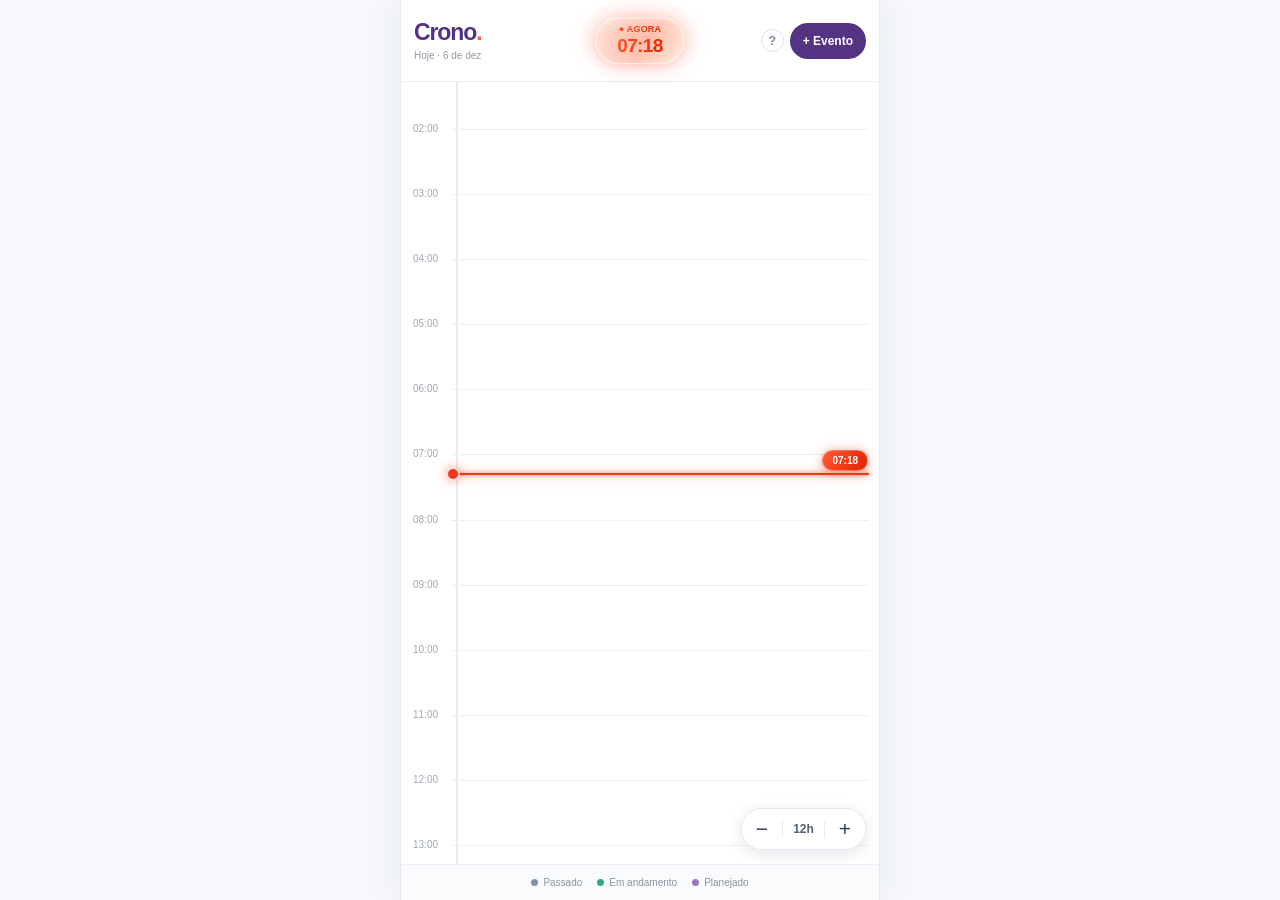
==== commit 1c0fcf52: "Crono v3.5.4: botao Evento no roxo da marca" ====
--- a/index.html
+++ b/index.html
@@ -11,9 +11,9 @@
 <link rel="manifest" href="./manifest.webmanifest?v=3">
 <link rel="icon" href="./icons/favicon-32.png" type="image/png">
 <link rel="apple-touch-icon" href="./icons/apple-touch-icon-180.png">
-<link rel="stylesheet" href="./styles.css?v=3.5.3">
+<link rel="stylesheet" href="./styles.css?v=3.5.4">
 <title>Crono</title>
-<script src="./app.js?v=3.5.3" defer></script>
+<script src="./app.js?v=3.5.4" defer></script>
 </head>
 <body>
 <main id="crono" class="app" aria-label="Crono">
--- a/styles.css
+++ b/styles.css
@@ -15,7 +15,7 @@
 .clock strong{font-size:19px;color:#e22400;background:var(--now-capsule-gradient);-webkit-background-clip:text;background-clip:text;-webkit-text-fill-color:transparent;font-weight:780;letter-spacing:-.6px;line-height:1.12;font-variant-numeric:tabular-nums}
 .right{display:flex;align-items:center;justify-content:flex-end;gap:6px}
 .help-button{background:none;border:1px solid #dce2eb;color:#8190a2;border-radius:50%;height:23px;width:23px;flex-shrink:0;display:flex;justify-content:center;align-items:center;font-size:13px;font-weight:650;padding:0}
-.add{background:#29344a;color:#fff;border:0;border-radius:22px;padding:11px 13px;white-space:nowrap;font-size:12px;font-weight:700}
+.add{background:#543482;color:#fff;border:0;border-radius:22px;padding:11px 13px;white-space:nowrap;font-size:12px;font-weight:700}
 .timeline-wrap{position:relative;flex:1;min-height:0;overflow:hidden;isolation:isolate}
 .view{height:100%;overflow-y:auto;overflow-x:hidden;overscroll-behavior:none;touch-action:pinch-zoom;scrollbar-width:thin;background:#fff}
 .canvas{position:relative;margin-right:10px;min-height:100%}
